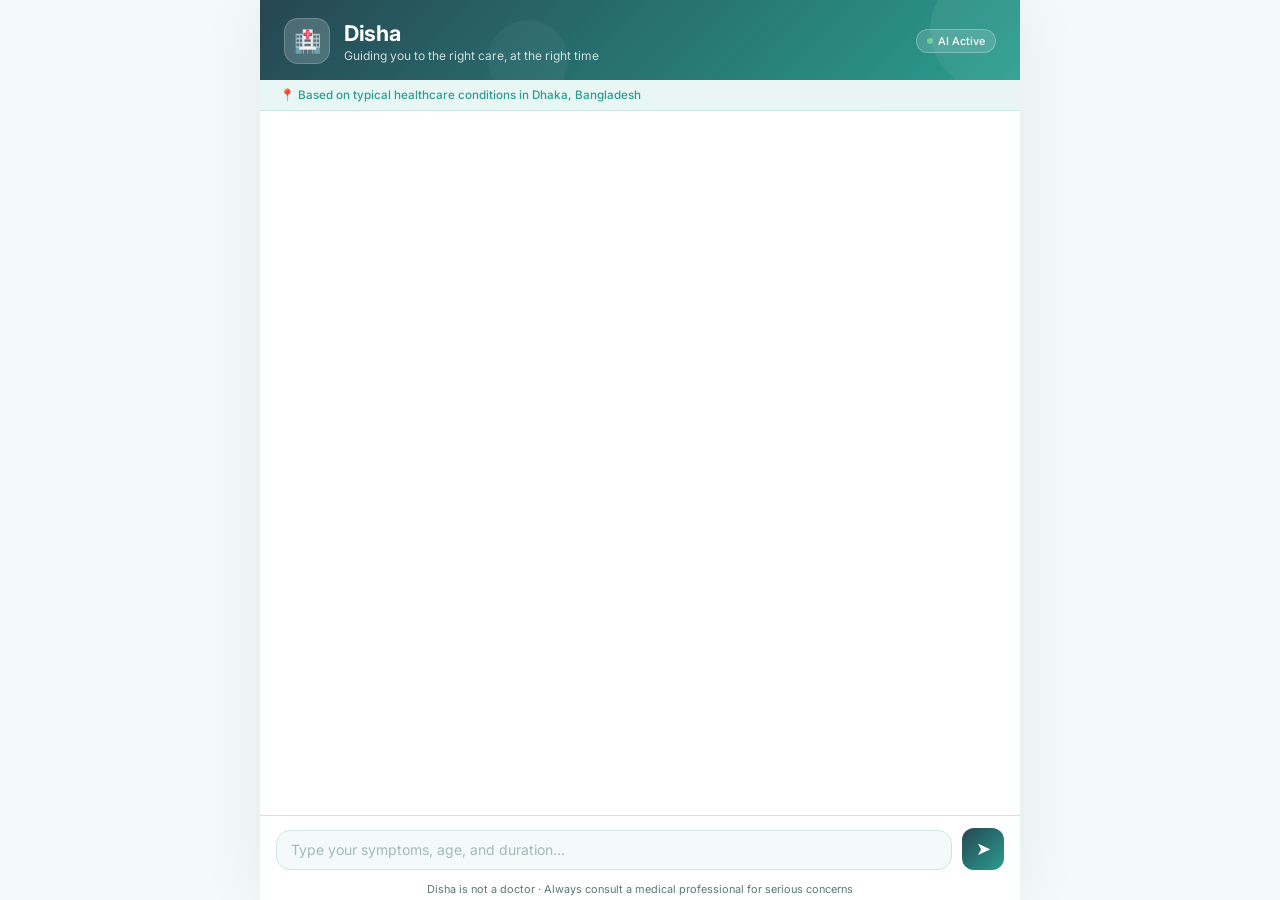
==== index.html @ 35d60e63 "Hackathon" ====
<!DOCTYPE html>
<html lang="en">
<head>
  <meta charset="UTF-8" />
  <meta name="viewport" content="width=device-width, initial-scale=1.0" />
  <title>Disha — Healthcare Navigation for Dhaka</title>
  <meta name="description" content="Disha is an AI-powered healthcare navigation assistant helping the people of Dhaka, Bangladesh find the right care at the right time." />
  <link rel="preconnect" href="https://fonts.googleapis.com" />
  <link rel="preconnect" href="https://fonts.gstatic.com" crossorigin />
  <link href="https://fonts.googleapis.com/css2?family=Inter:wght@300;400;500;600;700&display=swap" rel="stylesheet" />
  <style>
    /* ─── Reset & Base ──────────────────────────────────────── */
    *, *::before, *::after { box-sizing: border-box; margin: 0; padding: 0; }

    :root {
      --primary:       #2a9d8f;
      --primary-light: #e8f7f5;
      --primary-mid:   #52b8ac;
      --accent:        #264653;
      --accent-light:  #f0f7f6;
      --bg:            #f4faf9;
      --white:         #ffffff;
      --text:          #1a2e2c;
      --text-muted:    #5a7875;
      --border:        #c9e8e4;
      --shadow:        rgba(42,157,143,0.12);
      --shadow-md:     rgba(42,157,143,0.18);
      --green:         #2a9d8f;
      --green-bg:      #e6f7f5;
      --yellow:        #e9c46a;
      --yellow-bg:     #fef8e7;
      --red:           #e76f51;
      --red-bg:        #fdf0ec;
      --radius:        16px;
      --radius-sm:     10px;
      --transition:    0.25s ease;
    }

    html, body {
      height: 100%;
      font-family: 'Inter', sans-serif;
      background: var(--bg);
      color: var(--text);
      -webkit-font-smoothing: antialiased;
    }

    /* ─── Layout Shell ──────────────────────────────────────── */
    .app {
      display: flex;
      flex-direction: column;
      height: 100dvh;
      max-width: 760px;
      margin: 0 auto;
      background: var(--white);
      box-shadow: 0 0 60px rgba(0,0,0,0.07);
      position: relative;
    }

    /* ─── Header ────────────────────────────────────────────── */
    .header {
      background: linear-gradient(135deg, var(--accent) 0%, var(--primary) 100%);
      padding: 18px 24px 16px;
      display: flex;
      align-items: center;
      gap: 14px;
      flex-shrink: 0;
      position: relative;
      overflow: hidden;
    }
    .header::before {
      content: '';
      position: absolute;
      top: -30px; right: -30px;
      width: 120px; height: 120px;
      border-radius: 50%;
      background: rgba(255,255,255,0.06);
      pointer-events: none;
    }
    .header::after {
      content: '';
      position: absolute;
      bottom: -20px; left: 30%;
      width: 80px; height: 80px;
      border-radius: 50%;
      background: rgba(255,255,255,0.04);
      pointer-events: none;
    }

    .logo {
      width: 46px; height: 46px;
      background: rgba(255,255,255,0.18);
      border-radius: 14px;
      display: flex; align-items: center; justify-content: center;
      font-size: 22px;
      backdrop-filter: blur(4px);
      flex-shrink: 0;
      border: 1px solid rgba(255,255,255,0.2);
    }
    .header-text { flex: 1; }
    .header-text h1 {
      color: #fff;
      font-size: 1.35rem;
      font-weight: 700;
      letter-spacing: -0.3px;
    }
    .header-text p {
      color: rgba(255,255,255,0.78);
      font-size: 0.75rem;
      font-weight: 400;
      margin-top: 2px;
    }
    .status-badge {
      background: rgba(255,255,255,0.15);
      color: #fff;
      font-size: 0.68rem;
      font-weight: 500;
      padding: 4px 10px;
      border-radius: 20px;
      border: 1px solid rgba(255,255,255,0.25);
      display: flex; align-items: center; gap: 5px;
      flex-shrink: 0;
    }
    .status-dot {
      width: 6px; height: 6px;
      background: #6fcf97;
      border-radius: 50%;
      animation: pulse-dot 2s infinite;
    }
    @keyframes pulse-dot {
      0%, 100% { opacity: 1; transform: scale(1); }
      50% { opacity: 0.6; transform: scale(0.8); }
    }

    /* ─── Context Banner ─────────────────────────────────────── */
    .context-banner {
      background: linear-gradient(90deg, var(--primary-light), #e8f5f3);
      border-bottom: 1px solid var(--border);
      padding: 8px 20px;
      font-size: 0.73rem;
      color: var(--primary);
      font-weight: 500;
      display: flex; align-items: center; gap: 6px;
    }

    /* ─── Chat Area ─────────────────────────────────────────── */
    .chat-area {
      flex: 1;
      overflow-y: auto;
      padding: 20px 16px;
      display: flex;
      flex-direction: column;
      gap: 14px;
      scroll-behavior: smooth;
    }
    .chat-area::-webkit-scrollbar { width: 4px; }
    .chat-area::-webkit-scrollbar-thumb { background: var(--border); border-radius: 10px; }

    /* ─── Bubbles ────────────────────────────────────────────── */
    .bubble-row {
      display: flex;
      align-items: flex-end;
      gap: 10px;
      animation: fadeSlide 0.35s ease both;
    }
    @keyframes fadeSlide {
      from { opacity: 0; transform: translateY(10px); }
      to   { opacity: 1; transform: translateY(0); }
    }

    .bubble-row.user { flex-direction: row-reverse; }

    .avatar {
      width: 32px; height: 32px;
      border-radius: 10px;
      display: flex; align-items: center; justify-content: center;
      font-size: 14px;
      flex-shrink: 0;
    }
    .avatar.disha {
      background: linear-gradient(135deg, var(--accent), var(--primary));
      color: white;
    }
    .avatar.user-av {
      background: linear-gradient(135deg, #6b9fa8, #4a8795);
      color: white;
    }

    .bubble {
      max-width: 80%;
      padding: 12px 16px;
      border-radius: var(--radius);
      font-size: 0.875rem;
      line-height: 1.6;
      position: relative;
    }
    .bubble.disha-bubble {
      background: var(--white);
      color: var(--text);
      border: 1px solid var(--border);
      border-bottom-left-radius: 4px;
      box-shadow: 0 2px 12px var(--shadow);
    }
    .bubble.user-bubble {
      background: linear-gradient(135deg, var(--accent), var(--primary));
      color: white;
      border-bottom-right-radius: 4px;
      box-shadow: 0 2px 12px rgba(42,157,143,0.25);
    }
    .bubble-time {
      font-size: 0.65rem;
      color: var(--text-muted);
      margin-top: 4px;
      padding: 0 4px;
    }
    .bubble-row.user .bubble-time { text-align: right; }

    /* ─── Thinking Animation ─────────────────────────────────── */
    .thinking {
      display: flex; align-items: center; gap: 8px;
      color: var(--text-muted);
      font-size: 0.82rem;
      font-style: italic;
    }
    .dots span {
      display: inline-block;
      width: 6px; height: 6px;
      background: var(--primary);
      border-radius: 50%;
      animation: bounce 1.2s infinite;
      margin: 0 1px;
    }
    .dots span:nth-child(2) { animation-delay: 0.15s; }
    .dots span:nth-child(3) { animation-delay: 0.3s; }
    @keyframes bounce {
      0%, 80%, 100% { transform: translateY(0); opacity: 0.5; }
      40% { transform: translateY(-6px); opacity: 1; }
    }

    /* ─── Result Card ────────────────────────────────────────── */
    .result-card {
      background: var(--white);
      border: 1px solid var(--border);
      border-radius: var(--radius);
      overflow: hidden;
      box-shadow: 0 4px 20px var(--shadow);
      width: 100%;
      margin-top: 4px;
    }
    .card-header {
      background: linear-gradient(135deg, var(--accent), var(--primary));
      padding: 14px 18px;
      color: white;
      font-size: 0.82rem;
      font-weight: 500;
      display: flex; align-items: center; gap: 8px;
    }
    .card-body { padding: 16px; display: flex; flex-direction: column; gap: 12px; }

    .card-row {
      display: flex;
      flex-direction: column;
      gap: 4px;
    }
    .card-label {
      font-size: 0.68rem;
      font-weight: 600;
      text-transform: uppercase;
      letter-spacing: 0.7px;
      color: var(--text-muted);
    }
    .card-value {
      font-size: 0.875rem;
      font-weight: 500;
      color: var(--text);
      line-height: 1.5;
    }

    .urgency-badge {
      display: inline-flex;
      align-items: center;
      gap: 6px;
      padding: 5px 12px;
      border-radius: 20px;
      font-size: 0.8rem;
      font-weight: 600;
    }
    .urgency-badge.low    { background: var(--green-bg); color: var(--green); }
    .urgency-badge.medium { background: var(--yellow-bg); color: #b38600; }
    .urgency-badge.high   { background: var(--red-bg); color: var(--red); }

    .cost-badge {
      display: inline-flex;
      align-items: center;
      gap: 4px;
      padding: 4px 10px;
      border-radius: 20px;
      font-size: 0.78rem;
      font-weight: 500;
      background: var(--accent-light);
      color: var(--accent);
      border: 1px solid var(--border);
    }

    .advice-list {
      list-style: none;
      display: flex;
      flex-direction: column;
      gap: 6px;
    }
    .advice-list li {
      font-size: 0.85rem;
      color: var(--text);
      display: flex;
      gap: 8px;
      line-height: 1.5;
    }
    .advice-list li::before {
      content: '✓';
      color: var(--primary);
      font-weight: 700;
      flex-shrink: 0;
    }

    .risk-box {
      background: var(--red-bg);
      border-left: 3px solid var(--red);
      padding: 10px 12px;
      border-radius: 0 var(--radius-sm) var(--radius-sm) 0;
      font-size: 0.82rem;
      color: #c0442c;
      line-height: 1.5;
    }

    .where-tag {
      display: inline-flex;
      align-items: center;
      gap: 6px;
      padding: 5px 12px;
      background: var(--primary-light);
      color: var(--primary);
      border-radius: 20px;
      font-size: 0.82rem;
      font-weight: 600;
      border: 1px solid rgba(42,157,143,0.3);
    }

    .dhaka-note {
      background: var(--accent-light);
      border: 1px solid rgba(38,70,83,0.15);
      border-radius: var(--radius-sm);
      padding: 9px 12px;
      font-size: 0.76rem;
      color: var(--accent);
      display: flex;
      align-items: flex-start;
      gap: 7px;
      line-height: 1.5;
    }

    .card-divider {
      height: 1px;
      background: var(--border);
      opacity: 0.6;
    }

    .try-another-btn {
      display: inline-flex;
      align-items: center;
      gap: 8px;
      background: transparent;
      border: 1.5px solid var(--primary);
      color: var(--primary);
      padding: 9px 18px;
      border-radius: 20px;
      font-family: inherit;
      font-size: 0.82rem;
      font-weight: 600;
      cursor: pointer;
      transition: all var(--transition);
      margin-top: 4px;
      align-self: flex-start;
    }
    .try-another-btn:hover {
      background: var(--primary);
      color: white;
      transform: translateY(-1px);
      box-shadow: 0 4px 14px var(--shadow-md);
    }

    /* ─── Quick Chips ─────────────────────────────────────────── */
    .chips-row {
      display: flex;
      flex-wrap: wrap;
      gap: 8px;
      padding: 0 4px;
      animation: fadeSlide 0.35s ease both;
    }
    .chip {
      padding: 7px 14px;
      background: var(--white);
      border: 1.5px solid var(--border);
      border-radius: 20px;
      font-size: 0.78rem;
      font-weight: 500;
      color: var(--primary);
      cursor: pointer;
      transition: all var(--transition);
      white-space: nowrap;
    }
    .chip:hover {
      background: var(--primary-light);
      border-color: var(--primary);
      transform: translateY(-1px);
    }

    /* ─── Input Bar ──────────────────────────────────────────── */
    .input-bar {
      padding: 12px 16px;
      background: var(--white);
      border-top: 1px solid var(--border);
      display: flex;
      gap: 10px;
      align-items: flex-end;
      flex-shrink: 0;
    }
    .input-wrap {
      flex: 1;
      background: var(--bg);
      border: 1.5px solid var(--border);
      border-radius: 14px;
      display: flex;
      align-items: flex-end;
      padding: 8px 14px;
      gap: 8px;
      transition: border-color var(--transition), box-shadow var(--transition);
    }
    .input-wrap:focus-within {
      border-color: var(--primary);
      box-shadow: 0 0 0 3px rgba(42,157,143,0.12);
    }
    #user-input {
      flex: 1;
      border: none;
      background: transparent;
      font-family: inherit;
      font-size: 0.875rem;
      color: var(--text);
      resize: none;
      outline: none;
      max-height: 100px;
      min-height: 22px;
      line-height: 1.5;
    }
    #user-input::placeholder { color: #a0bab8; }

    .send-btn {
      width: 42px; height: 42px;
      background: linear-gradient(135deg, var(--accent), var(--primary));
      border: none;
      border-radius: 12px;
      color: white;
      font-size: 1.1rem;
      cursor: pointer;
      display: flex; align-items: center; justify-content: center;
      transition: all var(--transition);
      flex-shrink: 0;
    }
    .send-btn:hover { transform: scale(1.05); box-shadow: 0 4px 14px var(--shadow-md); }
    .send-btn:active { transform: scale(0.97); }
    .send-btn:disabled { opacity: 0.45; cursor: not-allowed; transform: none; }

    .input-hint {
      font-size: 0.68rem;
      color: var(--text-muted);
      padding: 0 4px 4px;
      text-align: center;
    }

    /* ─── Responsive ─────────────────────────────────────────── */
    @media (max-width: 500px) {
      .bubble { max-width: 90%; }
      .header { padding: 14px 16px; }
      .header-text h1 { font-size: 1.2rem; }
      .status-badge { display: none; }
    }
  </style>
</head>
<body>
<div class="app" id="app">

  <!-- Header -->
  <header class="header">
    <div class="logo">🏥</div>
    <div class="header-text">
      <h1>Disha</h1>
      <p>Guiding you to the right care, at the right time</p>
    </div>
    <div class="status-badge">
      <span class="status-dot"></span>
      AI Active
    </div>
  </header>

  <!-- Context Banner -->
  <div class="context-banner">
    📍 Based on typical healthcare conditions in Dhaka, Bangladesh
  </div>

  <!-- Chat Area -->
  <div class="chat-area" id="chat-area"></div>

  <!-- Input -->
  <div style="flex-shrink:0">
    <div class="input-bar">
      <div class="input-wrap">
        <textarea
          id="user-input"
          placeholder="Type your symptoms, age, and duration…"
          rows="1"
          aria-label="Type your message"
        ></textarea>
      </div>
      <button class="send-btn" id="send-btn" aria-label="Send message" title="Send">
        ➤
      </button>
    </div>
    <p class="input-hint">Disha is not a doctor · Always consult a medical professional for serious concerns</p>
  </div>

</div>

<script>
// ─── Utility ───────────────────────────────────────────────────────────────
function now() {
  return new Date().toLocaleTimeString('en-BD', { hour: '2-digit', minute: '2-digit' });
}

function scrollBottom() {
  const ca = document.getElementById('chat-area');
  setTimeout(() => ca.scrollTo({ top: ca.scrollHeight, behavior: 'smooth' }), 50);
}

// ─── Conversation State ────────────────────────────────────────────────────
let state = 'greeting'; // greeting → collecting → responding

// ─── AI Response Engine ────────────────────────────────────────────────────
const CASES = [
  {
    keywords: ['fever','জ্বর','temperature','high temp','hot','shiver','chills','headache with fever'],
    issue: 'Possible viral infection or seasonal fever — very common in Dhaka, especially during monsoon.',
    specialist: 'General Physician (GP)',
    urgency: 'medium',
    urgencyLabel: '🟡 Medium — Visit within 24–48 hours',
    where: '🏥 Nearest Clinic or Diagnostic Center',
    cost: 'Low',
    risk: 'Untreated fever can develop into dengue or typhoid complications in Dhaka's environment.',
    advice: [
      'Drink plenty of water or ORS (oral saline) — available at any pharmacy',
      'Take Paracetamol (e.g., Napa) and rest; avoid cold drinks',
      'If fever crosses 103°F or lasts more than 3 days, go to a clinic immediately'
    ],
    dhaka: 'Fever is extremely common in Dhaka due to air quality and seasonal changes. A quick visit to a local GP clinic is your best first step — costs around ৳200–৳500.'
  },
  {
    keywords: ['chest pain','chest ache','heart','pressure in chest','tightness','shortness of breath','breathing difficulty','can\'t breathe','breathing problem'],
    issue: 'Possible cardiac or respiratory emergency — this needs immediate attention.',
    specialist: '🚨 Emergency Cardiologist / ER Doctor',
    urgency: 'high',
    urgencyLabel: '🔴 High — Seek IMMEDIATE emergency care NOW',
    where: '🚨 Emergency Room (Dhaka Medical, Square Hospital, or Ibn Sina)',
    cost: 'High',
    risk: 'Chest pain with breathing difficulty can indicate a heart attack — every minute matters.',
    advice: [
      'Call emergency or have someone drive you to the nearest ER immediately',
      'Do NOT eat, drink, or take any medication without a doctor\'s instruction',
      'Stay calm, sit upright, and loosen tight clothing'
    ],
    dhaka: 'Dhaka hospitals like Square Hospital, United Hospital, or Dhaka Medical have 24/7 emergency cardiac units. Do not wait — go now.'
  },
  {
    keywords: ['stomach','diarrhea','vomiting','nausea','loose stool','loose motion','abdominal','belly pain','stomach pain','gas','bloating','acidity'],
    issue: 'Possible gastrointestinal upset, food poisoning, or gastritis — common in Dhaka due to street food and water quality.',
    specialist: 'General Physician or Gastroenterologist',
    urgency: 'low',
    urgencyLabel: '🟢 Low — Can wait, but monitor closely',
    where: '💊 Pharmacy first, then Clinic if no improvement',
    cost: 'Low',
    risk: 'Dehydration from vomiting or diarrhea can become dangerous for children and elderly people.',
    advice: [
      'Start ORS (oral saline) immediately — every pharmacy in Dhaka has it for ৳10–15',
      'Avoid spicy, oily food; stick to khichuri, toast, or plain rice',
      'If symptoms continue beyond 2 days or blood appears, visit a clinic right away'
    ],
    dhaka: 'GI issues are very common in Dhaka. Most cases resolve with ORS and rest. A local pharmacy visit (৳50–200) is usually enough before needing a doctor.'
  },
  {
    keywords: ['rash','skin','itch','itching','allergy','hives','swelling','redness','red spot'],
    issue: 'Possible allergic reaction, skin infection, or heat rash — common in Dhaka's humid climate.',
    specialist: 'Dermatologist or General Physician',
    urgency: 'low',
    urgencyLabel: '🟢 Low — Monitor for 24 hours',
    where: '💊 Pharmacy or Skin Clinic',
    cost: 'Low',
    risk: 'Severe allergic reactions can lead to anaphylaxis — if face swells or breathing is affected, go to ER immediately.',
    advice: [
      'Avoid scratching; apply calamine lotion (available at any pharmacy)',
      'Take an antihistamine like Cetirizine if itching is severe',
      'Identify and avoid the trigger — new soap, food, or fabric'
    ],
    dhaka: 'Skin rashes are very common in Dhaka during summer due to heat and humidity. A dermatologist consultation starts at around ৳300–৳500 at local clinics.'
  },
  {
    keywords: ['headache','migraine','head pain','head ache'],
    issue: 'Possible tension headache or migraine — often triggered by stress, dehydration, or Dhaka's noise and heat.',
    specialist: 'General Physician (for frequent cases, Neurologist)',
    urgency: 'low',
    urgencyLabel: '🟢 Low — Rest and monitor',
    where: '💊 Pharmacy or GP Clinic',
    cost: 'Low',
    risk: 'A sudden, extremely severe "thunderclap" headache could indicate a serious brain condition — go to ER if that happens.',
    advice: [
      'Drink water, rest in a quiet dark room, and take Paracetamol or Ibuprofen',
      'Limit screen time and avoid bright sunlight',
      'If headaches occur more than 3 times a week, book a GP appointment'
    ],
    dhaka: 'Tension headaches are very frequent in Dhaka due to traffic noise and stress. A pharmacy visit for Paracetamol (৳5–৳20) is usually the first step.'
  },
  {
    keywords: ['cough','cold','flu','runny nose','sore throat','congestion','sneeze','sneezing'],
    issue: 'Possible upper respiratory infection or common cold — extremely frequent in Dhaka especially in winter and monsoon.',
    specialist: 'General Physician',
    urgency: 'low',
    urgencyLabel: '🟢 Low — Rest at home, visit clinic if worsening',
    where: '💊 Pharmacy',
    cost: 'Low',
    risk: 'Untreated respiratory infections can progress to bronchitis or pneumonia, especially in children and elderly.',
    advice: [
      'Drink warm water with honey and ginger — very effective for sore throat',
      'Use an antihistamine or decongestant nasal spray from the pharmacy',
      'If cough persists beyond 7 days or you develop fever, visit a GP'
    ],
    dhaka: 'Air pollution in Dhaka makes respiratory symptoms worse. Keep a mask handy outdoors and rest at home for mild symptoms.'
  },
  {
    keywords: ['cut','bleeding','wound','injury','accident','fracture','broken','fall','blood'],
    issue: 'Possible physical injury — severity depends on bleeding and pain level.',
    specialist: 'General Surgeon or Orthopedic Doctor',
    urgency: 'medium',
    urgencyLabel: '🟡 Medium — Visit clinic or hospital soon',
    where: '🏥 Nearest Clinic (minor) or Hospital Emergency (severe)',
    cost: 'Medium',
    risk: 'Uncontrolled bleeding or untreated fractures can lead to infection or permanent damage.',
    advice: [
      'Apply firm pressure with a clean cloth to stop bleeding',
      'For cuts: clean with clean water and antiseptic, then bandage',
      'If bone looks broken or bleeding won't stop in 10 minutes — go to ER immediately'
    ],
    dhaka: 'For minor cuts and injuries, local clinics handle dressings and first aid for around ৳100–৳300. Larger injuries should go to Dhaka Medical or a nearby hospital.'
  },
  {
    keywords: ['diabete','sugar','blood sugar','insulin','glucose','diabetes'],
    issue: 'Possible blood sugar imbalance — needs monitoring and specialist review.',
    specialist: 'Endocrinologist or General Physician',
    urgency: 'medium',
    urgencyLabel: '🟡 Medium — Get checked within 48 hours',
    where: '🏥 Diagnostic Center for blood test, then doctor',
    cost: 'Medium',
    risk: 'Unmanaged blood sugar causes serious damage to kidneys, eyes, and nerves over time.',
    advice: [
      'Do a fasting blood glucose test at any nearby diagnostic lab (৳150–৳300)',
      'Reduce sugar, white rice, and processed food from your diet immediately',
      'Keep a record of symptoms and share with your doctor'
    ],
    dhaka: 'Diabetes is increasingly common in Dhaka. Many diagnostic labs offer affordable HbA1c and blood glucose tests. Early management prevents serious complications.'
  }
];

function detectCase(input) {
  const lower = input.toLowerCase();
  for (const c of CASES) {
    if (c.keywords.some(k => lower.includes(k))) return c;
  }
  return null;
}

function buildGenericResponse(input) {
  return {
    issue: 'Symptoms noted. This appears to be a general health concern that needs professional evaluation.',
    specialist: 'General Physician (GP) — best first point of contact',
    urgency: 'medium',
    urgencyLabel: '🟡 Medium — Visit a clinic within 24–48 hours',
    where: '🏥 Nearest GP Clinic or Community Health Center',
    cost: 'Low',
    risk: 'Ignoring unexplained symptoms may allow an underlying condition to worsen undetected.',
    advice: [
      'Visit a local GP clinic — they can perform an initial examination and order the right tests',
      'Keep a note of when symptoms started, their intensity, and any changes',
      'Avoid self-medicating with antibiotics without a doctor\'s prescription'
    ],
    dhaka: 'A GP consultation in most Dhaka clinics costs between ৳200–৳600 and is the safest first step for any unfamiliar symptom.'
  };
}

// ─── Render Functions ──────────────────────────────────────────────────────
function addBubble(type, html, isHtml = false) {
  const area = document.getElementById('chat-area');
  const row = document.createElement('div');
  row.className = `bubble-row ${type === 'user' ? 'user' : ''}`;

  const avatarClass = type === 'user' ? 'user-av' : 'disha';
  const avatarEmoji = type === 'user' ? '👤' : '🏥';
  const bubbleClass = type === 'user' ? 'user-bubble' : 'disha-bubble';

  row.innerHTML = `
    <div class="avatar ${avatarClass}">${avatarEmoji}</div>
    <div>
      <div class="bubble ${bubbleClass}">${isHtml ? html : escHtml(html)}</div>
      <div class="bubble-time">${now()}</div>
    </div>
  `;
  area.appendChild(row);
  scrollBottom();
  return row;
}

function escHtml(s) {
  return s.replace(/&/g,'&amp;').replace(/</g,'&lt;').replace(/>/g,'&gt;');
}

function addThinking() {
  const area = document.getElementById('chat-area');
  const row = document.createElement('div');
  row.className = 'bubble-row';
  row.id = 'thinking-row';
  row.innerHTML = `
    <div class="avatar disha">🏥</div>
    <div>
      <div class="bubble disha-bubble">
        <div class="thinking">
          <span>Disha is thinking</span>
          <div class="dots">
            <span></span><span></span><span></span>
          </div>
        </div>
      </div>
    </div>
  `;
  area.appendChild(row);
  scrollBottom();
}

function removeThinking() {
  const el = document.getElementById('thinking-row');
  if (el) el.remove();
}

function addChips(options) {
  const area = document.getElementById('chat-area');
  const row = document.createElement('div');
  row.className = 'chips-row';
  row.id = 'chips-row';
  options.forEach(opt => {
    const chip = document.createElement('button');
    chip.className = 'chip';
    chip.textContent = opt;
    chip.onclick = () => {
      document.getElementById('user-input').value = opt;
      document.getElementById('chips-row')?.remove();
      sendMessage();
    };
    row.appendChild(chip);
  });
  area.appendChild(row);
  scrollBottom();
}

function removeChips() {
  document.getElementById('chips-row')?.remove();
}

function renderResultCard(c) {
  const urgencyClass = c.urgency === 'high' ? 'high' : c.urgency === 'medium' ? 'medium' : 'low';
  const costIcon = c.cost === 'High' ? '৳৳৳' : c.cost === 'Medium' ? '৳৳' : '৳';

  const adviceHtml = c.advice.map(a => `<li>${escHtml(a)}</li>`).join('');

  return `
    <div class="result-card">
      <div class="card-header">
        🩺 Disha's Healthcare Guidance
      </div>
      <div class="card-body">
        <div class="card-row">
          <span class="card-label">🔍 Possible Issue</span>
          <span class="card-value">${escHtml(c.issue)}</span>
        </div>

        <div class="card-divider"></div>

        <div class="card-row">
          <span class="card-label">👨‍⚕️ Recommended Specialist</span>
          <span class="card-value">${escHtml(c.specialist)}</span>
        </div>

        <div class="card-row">
          <span class="card-label">⚡ Urgency Level</span>
          <span class="urgency-badge ${urgencyClass}">${escHtml(c.urgencyLabel)}</span>
        </div>

        <div class="card-row">
          <span class="card-label">📍 Where to Go</span>
          <span class="where-tag">${escHtml(c.where)}</span>
        </div>

        <div class="card-row">
          <span class="card-label">💰 Cost Level</span>
          <span class="cost-badge">${costIcon} ${escHtml(c.cost)}</span>
        </div>

        <div class="card-divider"></div>

        <div class="card-row">
          <span class="card-label">⚠️ Risk if Ignored</span>
          <div class="risk-box">${escHtml(c.risk)}</div>
        </div>

        <div class="card-row">
          <span class="card-label">✅ Advice</span>
          <ul class="advice-list">${adviceHtml}</ul>
        </div>

        <div class="dhaka-note">
          <span>📌</span>
          <span>${escHtml(c.dhaka)}</span>
        </div>

        <button class="try-another-btn" onclick="tryAnother()">↺ Try Another Case</button>
      </div>
    </div>
  `;
}

// ─── Try Another ───────────────────────────────────────────────────────────
function tryAnother() {
  const area = document.getElementById('chat-area');
  area.innerHTML = '';
  state = 'collecting';
  greetAgain();
}

// ─── Flow Control ──────────────────────────────────────────────────────────
function greetAgain() {
  addBubble('disha', `Great! Let's look at a new case. Please tell me:

• <strong>Symptoms</strong> — What are you feeling? (e.g., fever, stomach pain, rash)
• <strong>Age</strong> — How old is the patient?
• <strong>Duration</strong> — How long have the symptoms been present?

You can type everything in one message!`, true);

  addChips([
    '🌡️ Fever + Headache, 28yrs, 2 days',
    '🤢 Stomach pain + Vomiting, 35yrs, 1 day',
    '😮‍💨 Chest pain, 50yrs, 30 min',
    '🤧 Cough + Runny nose, 22yrs, 5 days',
  ]);
}

function handleUserInput(text) {
  removeChips();
  addBubble('user', text);

  if (state === 'greeting' || state === 'collecting') {
    state = 'responding';
    setInputDisabled(true);
    addThinking();

    setTimeout(() => {
      removeThinking();
      const matched = detectCase(text) || buildGenericResponse(text);
      const cardHtml = renderResultCard(matched);

      // Intro message
      addBubble('disha', `I've analyzed what you shared. Here's my guidance based on typical healthcare conditions in Dhaka:`, false);

      // Card
      const area = document.getElementById('chat-area');
      const row = document.createElement('div');
      row.className = 'bubble-row';
      row.style.animation = 'fadeSlide 0.35s ease both';
      row.innerHTML = `
        <div class="avatar disha">🏥</div>
        <div style="flex:1; max-width: calc(100% - 42px);">
          ${cardHtml}
          <div class="bubble-time">${now()}</div>
        </div>
      `;
      area.appendChild(row);
      scrollBottom();

      // Safety note after card
      setTimeout(() => {
        addBubble('disha', `⚠️ <em>Remember: Disha provides guidance, not medical diagnosis. Please consult a qualified doctor for proper treatment.</em>`, true);
        state = 'done';
        setInputDisabled(false);
      }, 600);

    }, 2200 + Math.random() * 800);
  } else {
    // After response — friendly follow-up
    addThinking();
    setTimeout(() => {
      removeThinking();
      addBubble('disha', `You can use the <strong>↺ Try Another Case</strong> button above to start fresh, or type new symptoms and I'll guide you again!`, true);
      state = 'collecting';
      setInputDisabled(false);
    }, 1000);
  }
}

function setInputDisabled(val) {
  document.getElementById('user-input').disabled = val;
  document.getElementById('send-btn').disabled = val;
}

// ─── Initial Greeting ──────────────────────────────────────────────────────
function init() {
  setTimeout(() => {
    addBubble('disha', `Assalamualaikum! 👋 আমি <strong>Disha</strong> — your personal healthcare navigation guide for Dhaka.`, true);
  }, 400);

  setTimeout(() => {
    addBubble('disha', `I'm here to help you find the <strong>right care, at the right time</strong> — without confusing medical jargon or unnecessary hospital trips.

I understand the realities of Dhaka: traffic, costs, and overcrowded hospitals. My job is to give you simple, clear, and actionable guidance. 🏥`, true);
  }, 1200);

  setTimeout(() => {
    addBubble('disha', `To get started, please share:

• <strong>Symptoms</strong> — What are you or your family member experiencing?
• <strong>Age</strong> — How old is the patient?
• <strong>Duration</strong> — How long have the symptoms been present?

You can type everything in one message below! 👇`, true);
    state = 'collecting';

    addChips([
      '🌡️ Fever + Headache, 28yrs, 2 days',
      '🤢 Stomach pain + Vomiting, 35yrs, 1 day',
      '😮‍💨 Chest pain, 50yrs, 30 min',
      '🤧 Cough + Runny nose, 22yrs, 5 days',
      '🩹 Skin rash + Itching, 19yrs, 3 days'
    ]);
  }, 2200);
}

// ─── Send Logic ────────────────────────────────────────────────────────────
function sendMessage() {
  const input = document.getElementById('user-input');
  const text = input.value.trim();
  if (!text) return;
  input.value = '';
  autoResize(input);
  handleUserInput(text);
}

function autoResize(el) {
  el.style.height = 'auto';
  el.style.height = Math.min(el.scrollHeight, 100) + 'px';
}

// ─── Event Wiring ──────────────────────────────────────────────────────────
document.getElementById('send-btn').addEventListener('click', sendMessage);
document.getElementById('user-input').addEventListener('keydown', e => {
  if (e.key === 'Enter' && !e.shiftKey) {
    e.preventDefault();
    sendMessage();
  }
});
document.getElementById('user-input').addEventListener('input', function() {
  autoResize(this);
});

// ─── Boot ──────────────────────────────────────────────────────────────────
init();
</script>
</body>
</html>
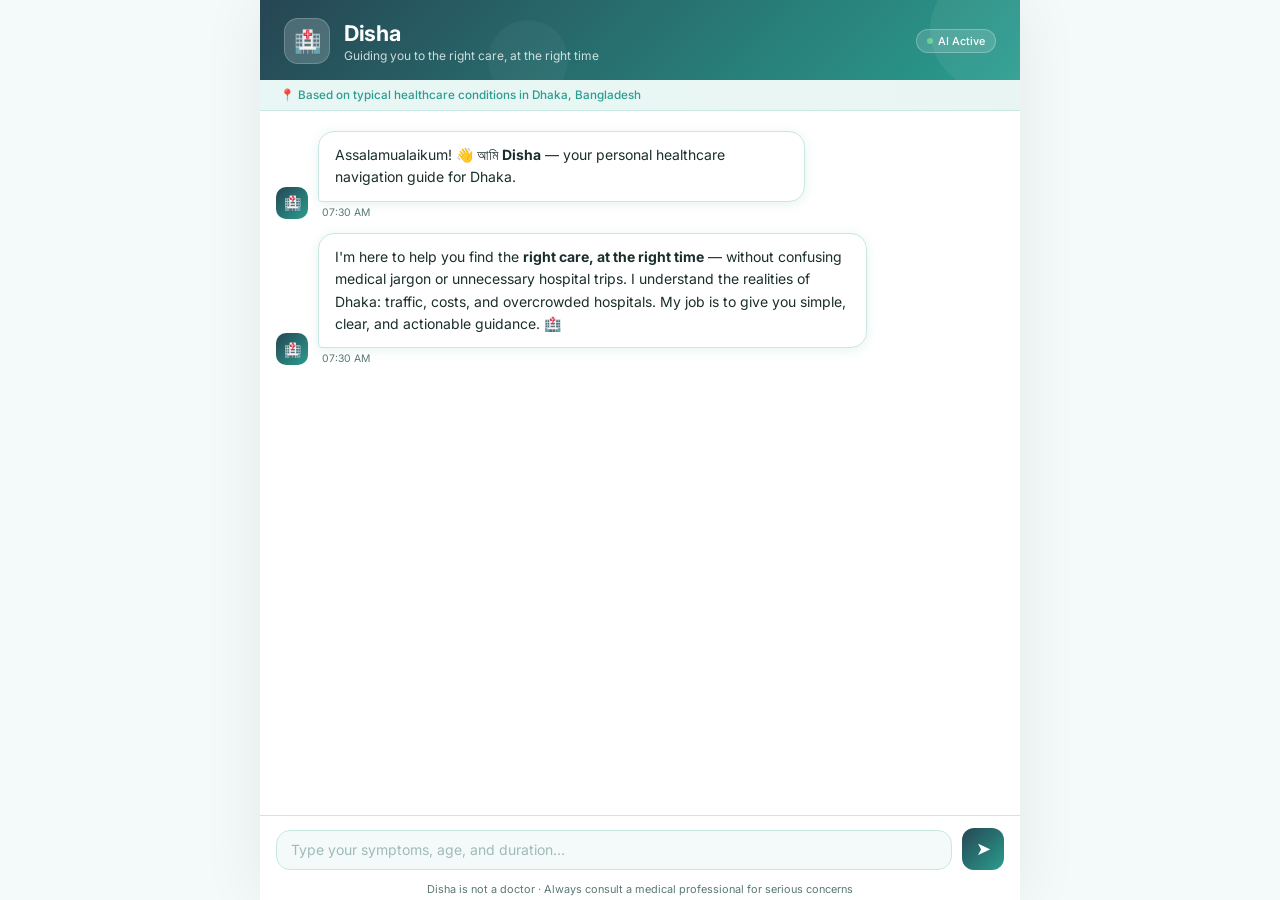
==== commit ea6f504e: "Update" ====
--- a/index.html
+++ b/index.html
@@ -363,6 +363,54 @@
       opacity: 0.6;
     }
 
+    /* ─── Risk Level Banner ──────────────────────────────────── */
+    .risk-level-banner {
+      display: flex;
+      align-items: center;
+      justify-content: space-between;
+      padding: 12px 18px;
+      border-bottom: 1px solid rgba(0,0,0,0.07);
+    }
+    .risk-level-banner.low    { background: var(--green-bg); }
+    .risk-level-banner.medium { background: var(--yellow-bg); }
+    .risk-level-banner.high   { background: var(--red-bg); }
+
+    .risk-level-label {
+      font-size: 0.68rem;
+      font-weight: 700;
+      text-transform: uppercase;
+      letter-spacing: 1px;
+      color: var(--text-muted);
+    }
+    .risk-level-value {
+      font-size: 1rem;
+      font-weight: 700;
+      letter-spacing: -0.2px;
+    }
+    .risk-level-banner.low    .risk-level-value { color: var(--green); }
+    .risk-level-banner.medium .risk-level-value { color: #b38600; }
+    .risk-level-banner.high   .risk-level-value { color: var(--red); }
+
+    /* ─── Safety Notice ──────────────────────────────────────── */
+    .safety-notice {
+      background: #fff8e7;
+      border-bottom: 1px solid #f0d98a;
+      padding: 8px 18px;
+      font-size: 0.72rem;
+      color: #7a5f00;
+      font-weight: 500;
+      line-height: 1.5;
+    }
+
+    /* ─── Card Label override for headings ───────────────────── */
+    .card-label[class] {
+      font-size: 0.68rem;
+      font-weight: 600;
+      text-transform: uppercase;
+      letter-spacing: 0.7px;
+      color: var(--text-muted);
+    }
+
     .try-another-btn {
       display: inline-flex;
       align-items: center;
@@ -547,131 +595,139 @@
 const CASES = [
   {
     keywords: ['fever','জ্বর','temperature','high temp','hot','shiver','chills','headache with fever'],
-    issue: 'Possible viral infection or seasonal fever — very common in Dhaka, especially during monsoon.',
+    riskLevel: 'Medium',
+    issue: 'This may be a viral infection or seasonal fever — very common in Dhaka, especially during monsoon season. This is not a diagnosis.',
     specialist: 'General Physician (GP)',
     urgency: 'medium',
     urgencyLabel: '🟡 Medium — Visit within 24–48 hours',
-    where: '🏥 Nearest Clinic or Diagnostic Center',
+    where: '🏥 Nearest GP Clinic or Diagnostic Center',
     cost: 'Low',
-    risk: 'Untreated fever can develop into dengue or typhoid complications in Dhaka's environment.',
+    risk: "Untreated fever that goes on for days can worsen and lead to serious complications in Dhaka's environment.",
     advice: [
-      'Drink plenty of water or ORS (oral saline) — available at any pharmacy',
-      'Take Paracetamol (e.g., Napa) and rest; avoid cold drinks',
-      'If fever crosses 103°F or lasts more than 3 days, go to a clinic immediately'
+      'Rest at home and drink plenty of fluids — water, coconut water, or light soup',
+      'Use a cool, damp cloth on the forehead to help bring temperature down',
+      'If the fever lasts more than 3 days or feels severe, visit a GP clinic right away'
     ],
-    dhaka: 'Fever is extremely common in Dhaka due to air quality and seasonal changes. A quick visit to a local GP clinic is your best first step — costs around ৳200–৳500.'
+    dhaka: 'Fever is very common in Dhaka due to seasonal changes. A GP clinic visit is your safest first step — a doctor will assess and guide you properly.'
   },
   {
-    keywords: ['chest pain','chest ache','heart','pressure in chest','tightness','shortness of breath','breathing difficulty','can\'t breathe','breathing problem'],
-    issue: 'Possible cardiac or respiratory emergency — this needs immediate attention.',
-    specialist: '🚨 Emergency Cardiologist / ER Doctor',
+    keywords: ['chest pain','chest ache','heart','pressure in chest','tightness','shortness of breath','breathing difficulty',"can't breathe",'breathing problem','unconscious','fainted','severe bleeding'],
+    riskLevel: 'High',
+    issue: 'These symptoms may indicate a serious cardiac or respiratory emergency. This requires immediate professional evaluation — do not wait.',
+    specialist: 'Emergency Doctor (ER)',
     urgency: 'high',
     urgencyLabel: '🔴 High — Seek IMMEDIATE emergency care NOW',
-    where: '🚨 Emergency Room (Dhaka Medical, Square Hospital, or Ibn Sina)',
+    where: '🚨 Nearest Emergency Room — Dhaka Medical, Square Hospital, or Ibn Sina',
     cost: 'High',
-    risk: 'Chest pain with breathing difficulty can indicate a heart attack — every minute matters.',
+    risk: 'Delaying care for chest pain or breathing difficulty can be life-threatening — every minute matters.',
     advice: [
-      'Call emergency or have someone drive you to the nearest ER immediately',
-      'Do NOT eat, drink, or take any medication without a doctor\'s instruction',
-      'Stay calm, sit upright, and loosen tight clothing'
+      'Go to the nearest emergency room immediately — do not drive alone',
+      'Stay calm, sit upright, and loosen any tight clothing around the chest',
+      'Do not eat, drink, or take any substance until a doctor has seen you'
     ],
-    dhaka: 'Dhaka hospitals like Square Hospital, United Hospital, or Dhaka Medical have 24/7 emergency cardiac units. Do not wait — go now.'
+    dhaka: 'Dhaka hospitals like Square, United, and Dhaka Medical have 24/7 emergency units. Do not wait — go now and let the doctors assess you.'
   },
   {
     keywords: ['stomach','diarrhea','vomiting','nausea','loose stool','loose motion','abdominal','belly pain','stomach pain','gas','bloating','acidity'],
-    issue: 'Possible gastrointestinal upset, food poisoning, or gastritis — common in Dhaka due to street food and water quality.',
+    riskLevel: 'Low',
+    issue: 'This could be a stomach upset, mild food-related issue, or digestive discomfort — very common in Dhaka. This is not a diagnosis.',
     specialist: 'General Physician or Gastroenterologist',
     urgency: 'low',
-    urgencyLabel: '🟢 Low — Can wait, but monitor closely',
-    where: '💊 Pharmacy first, then Clinic if no improvement',
+    urgencyLabel: '🟢 Low — Monitor closely, visit clinic if no improvement',
+    where: '💊 Pharmacy for ORS, then a Clinic if symptoms persist',
     cost: 'Low',
-    risk: 'Dehydration from vomiting or diarrhea can become dangerous for children and elderly people.',
+    risk: 'Ongoing vomiting or diarrhea without fluids can lead to dehydration — especially risky for children and elderly.',
     advice: [
-      'Start ORS (oral saline) immediately — every pharmacy in Dhaka has it for ৳10–15',
-      'Avoid spicy, oily food; stick to khichuri, toast, or plain rice',
-      'If symptoms continue beyond 2 days or blood appears, visit a clinic right away'
+      'Drink oral saline (ORS) regularly — available at every pharmacy in Dhaka',
+      'Eat light, plain food like khichuri, toast, or plain rice; avoid spicy or oily meals',
+      'If symptoms last more than 2 days or you notice blood, see a doctor promptly'
     ],
-    dhaka: 'GI issues are very common in Dhaka. Most cases resolve with ORS and rest. A local pharmacy visit (৳50–200) is usually enough before needing a doctor.'
+    dhaka: 'GI issues are very common in Dhaka. ORS is your first line of support. A GP clinic visit is the right next step if things do not improve.'
   },
   {
     keywords: ['rash','skin','itch','itching','allergy','hives','swelling','redness','red spot'],
-    issue: 'Possible allergic reaction, skin infection, or heat rash — common in Dhaka's humid climate.',
+    riskLevel: 'Low',
+    issue: "This may be a skin reaction, irritation, or heat-related condition — common in Dhaka's humid climate. This is not a diagnosis.",
     specialist: 'Dermatologist or General Physician',
     urgency: 'low',
     urgencyLabel: '🟢 Low — Monitor for 24 hours',
-    where: '💊 Pharmacy or Skin Clinic',
+    where: '💊 Pharmacy or Skin & General Clinic',
     cost: 'Low',
-    risk: 'Severe allergic reactions can lead to anaphylaxis — if face swells or breathing is affected, go to ER immediately.',
+    risk: 'In rare cases, severe allergic reactions can escalate quickly — if face swells or breathing is affected, go to ER immediately.',
     advice: [
-      'Avoid scratching; apply calamine lotion (available at any pharmacy)',
-      'Take an antihistamine like Cetirizine if itching is severe',
-      'Identify and avoid the trigger — new soap, food, or fabric'
+      'Avoid touching or scratching the affected area to prevent further irritation',
+      'Try to identify if a new food, product, or fabric may have triggered the reaction',
+      'Visit a clinic or a pharmacist who can help guide you on suitable soothing options'
     ],
-    dhaka: 'Skin rashes are very common in Dhaka during summer due to heat and humidity. A dermatologist consultation starts at around ৳300–৳500 at local clinics.'
+    dhaka: 'Skin reactions are very common in Dhaka due to heat and humidity. A visit to a local clinic or dermatologist will help identify the cause safely.'
   },
   {
     keywords: ['headache','migraine','head pain','head ache'],
-    issue: 'Possible tension headache or migraine — often triggered by stress, dehydration, or Dhaka's noise and heat.',
-    specialist: 'General Physician (for frequent cases, Neurologist)',
+    riskLevel: 'Low',
+    issue: "This could be a tension headache or stress-related discomfort — very common in Dhaka's busy environment. This is not a diagnosis.",
+    specialist: 'General Physician (for recurring cases, a Neurologist)',
     urgency: 'low',
     urgencyLabel: '🟢 Low — Rest and monitor',
-    where: '💊 Pharmacy or GP Clinic',
+    where: '💊 GP Clinic if persistent',
     cost: 'Low',
-    risk: 'A sudden, extremely severe "thunderclap" headache could indicate a serious brain condition — go to ER if that happens.',
+    risk: 'A sudden, extremely severe headache that comes on quickly could be a serious warning sign — go to ER if that happens.',
     advice: [
-      'Drink water, rest in a quiet dark room, and take Paracetamol or Ibuprofen',
-      'Limit screen time and avoid bright sunlight',
-      'If headaches occur more than 3 times a week, book a GP appointment'
+      'Rest in a quiet, dark room and drink plenty of water',
+      'Avoid screens and bright light; try a cool compress on the forehead',
+      'If headaches are frequent or very severe, book an appointment with a GP'
     ],
-    dhaka: 'Tension headaches are very frequent in Dhaka due to traffic noise and stress. A pharmacy visit for Paracetamol (৳5–৳20) is usually the first step.'
+    dhaka: 'Headaches from stress and noise are very common in Dhaka. Rest and hydration often help. A GP visit is the right step for recurring pain.'
   },
   {
     keywords: ['cough','cold','flu','runny nose','sore throat','congestion','sneeze','sneezing'],
-    issue: 'Possible upper respiratory infection or common cold — extremely frequent in Dhaka especially in winter and monsoon.',
+    riskLevel: 'Low',
+    issue: 'This may be an upper respiratory infection or common cold — very frequent in Dhaka, especially during monsoon and winter. This is not a diagnosis.',
     specialist: 'General Physician',
     urgency: 'low',
-    urgencyLabel: '🟢 Low — Rest at home, visit clinic if worsening',
-    where: '💊 Pharmacy',
+    urgencyLabel: '🟢 Low — Rest at home; visit a clinic if worsening',
+    where: '💊 Pharmacy or GP Clinic if no improvement',
     cost: 'Low',
-    risk: 'Untreated respiratory infections can progress to bronchitis or pneumonia, especially in children and elderly.',
+    risk: 'Respiratory infections that go untreated can worsen and reach the lungs — especially in children and the elderly.',
     advice: [
-      'Drink warm water with honey and ginger — very effective for sore throat',
-      'Use an antihistamine or decongestant nasal spray from the pharmacy',
-      'If cough persists beyond 7 days or you develop fever, visit a GP'
+      'Drink warm fluids — honey and ginger in warm water can help soothe the throat',
+      'Wear a mask outdoors to avoid worsening symptoms due to Dhaka air pollution',
+      'If symptoms last more than 7 days or fever develops, visit a GP clinic'
     ],
-    dhaka: 'Air pollution in Dhaka makes respiratory symptoms worse. Keep a mask handy outdoors and rest at home for mild symptoms.'
+    dhaka: 'Respiratory symptoms are very common in Dhaka due to air quality. Rest and warm fluids are a good start — see a GP if things get worse.'
   },
   {
     keywords: ['cut','bleeding','wound','injury','accident','fracture','broken','fall','blood'],
-    issue: 'Possible physical injury — severity depends on bleeding and pain level.',
+    riskLevel: 'Medium',
+    issue: 'This appears to be a physical injury. Severity depends on the extent of the wound or pain — professional assessment is needed.',
     specialist: 'General Surgeon or Orthopedic Doctor',
     urgency: 'medium',
-    urgencyLabel: '🟡 Medium — Visit clinic or hospital soon',
-    where: '🏥 Nearest Clinic (minor) or Hospital Emergency (severe)',
+    urgencyLabel: '🟡 Medium — Visit a clinic or hospital soon',
+    where: '🏥 Nearest Clinic (minor) or Hospital Emergency (for serious injuries)',
     cost: 'Medium',
-    risk: 'Uncontrolled bleeding or untreated fractures can lead to infection or permanent damage.',
+    risk: 'Unattended wounds can get infected and fractures left untreated can lead to permanent damage.',
     advice: [
-      'Apply firm pressure with a clean cloth to stop bleeding',
-      'For cuts: clean with clean water and antiseptic, then bandage',
-      'If bone looks broken or bleeding won't stop in 10 minutes — go to ER immediately'
+      'Apply firm, gentle pressure with a clean cloth to control any bleeding',
+      'Keep the injured area still and elevated if possible',
+      'Go to a clinic or ER if bleeding is heavy, not stopping, or a bone may be involved'
     ],
-    dhaka: 'For minor cuts and injuries, local clinics handle dressings and first aid for around ৳100–৳300. Larger injuries should go to Dhaka Medical or a nearby hospital.'
+    dhaka: 'For minor injuries, local clinics in Dhaka provide first aid and dressing. For anything serious, head to Dhaka Medical or a nearby hospital emergency.'
   },
   {
     keywords: ['diabete','sugar','blood sugar','insulin','glucose','diabetes'],
-    issue: 'Possible blood sugar imbalance — needs monitoring and specialist review.',
+    riskLevel: 'Medium',
+    issue: 'This may relate to blood sugar levels — a condition that needs proper testing and professional monitoring. This is not a diagnosis.',
     specialist: 'Endocrinologist or General Physician',
     urgency: 'medium',
     urgencyLabel: '🟡 Medium — Get checked within 48 hours',
-    where: '🏥 Diagnostic Center for blood test, then doctor',
+    where: '🏥 Diagnostic Center for a blood test, then consult a doctor',
     cost: 'Medium',
-    risk: 'Unmanaged blood sugar causes serious damage to kidneys, eyes, and nerves over time.',
+    risk: 'Unmanaged blood sugar over time can silently damage the kidneys, eyes, and nerves.',
     advice: [
-      'Do a fasting blood glucose test at any nearby diagnostic lab (৳150–৳300)',
-      'Reduce sugar, white rice, and processed food from your diet immediately',
-      'Keep a record of symptoms and share with your doctor'
+      'Visit a diagnostic lab for a fasting blood glucose test — your doctor will interpret the results',
+      'Reduce sweetened drinks, processed snacks, and excess rice as a general precaution',
+      'Keep a record of symptoms (thirst, frequent urination, fatigue) to share with your doctor'
     ],
-    dhaka: 'Diabetes is increasingly common in Dhaka. Many diagnostic labs offer affordable HbA1c and blood glucose tests. Early management prevents serious complications.'
+    dhaka: 'Diabetes is growing in Dhaka. Affordable blood tests are available at most diagnostic labs. Early professional guidance makes a big difference.'
   }
 ];
 
@@ -685,19 +741,20 @@
 
 function buildGenericResponse(input) {
   return {
-    issue: 'Symptoms noted. This appears to be a general health concern that needs professional evaluation.',
-    specialist: 'General Physician (GP) — best first point of contact',
+    riskLevel: 'Medium',
+    issue: 'These symptoms are not immediately clear without a proper examination. A healthcare professional needs to assess you in person.',
+    specialist: 'General Physician (GP) — best first point of contact for any unclear concern',
     urgency: 'medium',
     urgencyLabel: '🟡 Medium — Visit a clinic within 24–48 hours',
     where: '🏥 Nearest GP Clinic or Community Health Center',
     cost: 'Low',
-    risk: 'Ignoring unexplained symptoms may allow an underlying condition to worsen undetected.',
+    risk: 'Ignoring unclear symptoms may allow an underlying condition to develop undetected.',
     advice: [
-      'Visit a local GP clinic — they can perform an initial examination and order the right tests',
-      'Keep a note of when symptoms started, their intensity, and any changes',
-      'Avoid self-medicating with antibiotics without a doctor\'s prescription'
+      'Visit a local GP clinic — they will examine you and order any necessary tests',
+      'Write down when symptoms started, how they feel, and any changes over time',
+      'Do not self-medicate based on guesswork — professional assessment is always safer'
     ],
-    dhaka: 'A GP consultation in most Dhaka clinics costs between ৳200–৳600 and is the safest first step for any unfamiliar symptom.'
+    dhaka: 'A GP consultation is the safest and most affordable first step in Dhaka. Let a doctor guide your next steps based on a proper assessment.'
   };
 }
 
@@ -781,24 +838,37 @@
 function renderResultCard(c) {
   const urgencyClass = c.urgency === 'high' ? 'high' : c.urgency === 'medium' ? 'medium' : 'low';
   const costIcon = c.cost === 'High' ? '৳৳৳' : c.cost === 'Medium' ? '৳৳' : '৳';
+  const riskLevelClass = c.riskLevel === 'High' ? 'high' : c.riskLevel === 'Medium' ? 'medium' : 'low';
+  const riskLevelIcon = c.riskLevel === 'High' ? '🔴' : c.riskLevel === 'Medium' ? '🟡' : '🟢';
 
   const adviceHtml = c.advice.map(a => `<li>${escHtml(a)}</li>`).join('');
 
   return `
     <div class="result-card">
+
+      <div class="risk-level-banner ${riskLevelClass}">
+        <span class="risk-level-label">Risk Level</span>
+        <span class="risk-level-value">${riskLevelIcon} ${escHtml(c.riskLevel)}</span>
+      </div>
+
       <div class="card-header">
-        🩺 Disha's Healthcare Guidance
+        🩺 Disha's Safety Guidance
       </div>
+
+      <div class="safety-notice">
+        ⚠️ Disha does not diagnose. The information below is general guidance only — always consult a qualified doctor.
+      </div>
+
       <div class="card-body">
         <div class="card-row">
-          <span class="card-label">🔍 Possible Issue</span>
+          <span class="card-label">### Possible Issue</span>
           <span class="card-value">${escHtml(c.issue)}</span>
         </div>
 
         <div class="card-divider"></div>
 
         <div class="card-row">
-          <span class="card-label">👨‍⚕️ Recommended Specialist</span>
+          <span class="card-label">### Recommended Specialist</span>
           <span class="card-value">${escHtml(c.specialist)}</span>
         </div>
 
@@ -813,7 +883,7 @@
         </div>
 
         <div class="card-row">
-          <span class="card-label">💰 Cost Level</span>
+          <span class="card-label">💰 Estimated Cost Level</span>
           <span class="cost-badge">${costIcon} ${escHtml(c.cost)}</span>
         </div>
 
@@ -825,7 +895,7 @@
         </div>
 
         <div class="card-row">
-          <span class="card-label">✅ Advice</span>
+          <span class="card-label">✅ General Guidance</span>
           <ul class="advice-list">${adviceHtml}</ul>
         </div>
 
